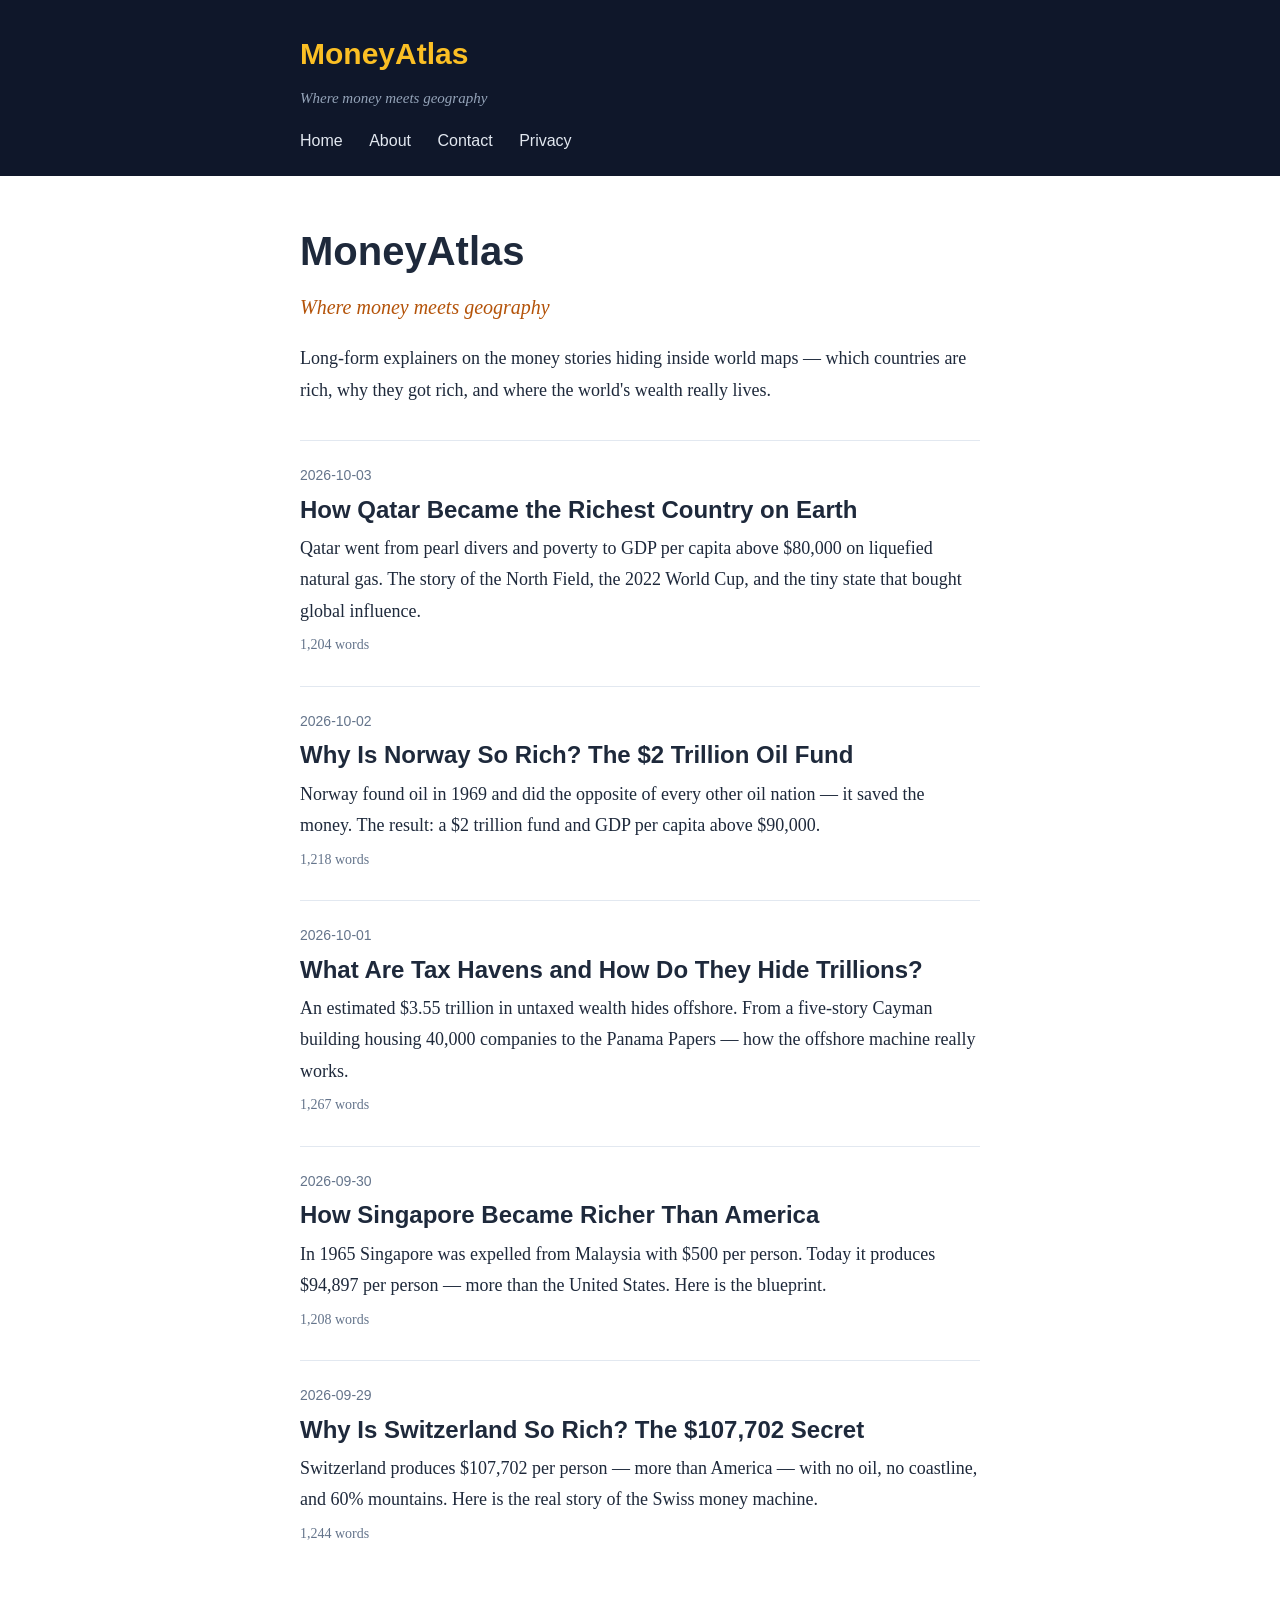
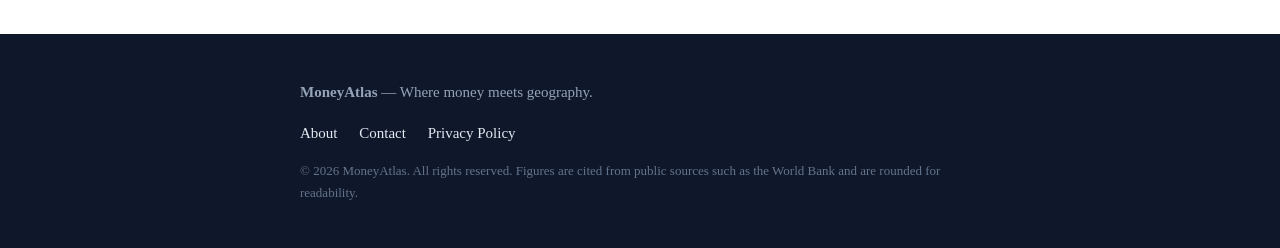
==== index.html @ 871166ca "Add files via upload" ====
<!DOCTYPE html>
<html lang="en">
<head>
<meta charset="utf-8">
<meta name="viewport" content="width=device-width, initial-scale=1">
<title>MoneyAtlas | Where money meets geography</title>
<meta name="description" content="MoneyAtlas: Where money meets geography. Long-form explainers on why some countries are rich — Switzerland, Singapore, Norway, Qatar, tax havens and more.">
<link rel="canonical" href="https://www.moneyatlas.com/">
<meta property="og:type" content="website">
<meta property="og:title" content="MoneyAtlas | Where money meets geography">
<meta property="og:description" content="MoneyAtlas: Where money meets geography. Long-form explainers on why some countries are rich — Switzerland, Singapore, Norway, Qatar, tax havens and more.">
<meta property="og:url" content="https://www.moneyatlas.com/">
<meta property="og:site_name" content="MoneyAtlas">
<link rel="stylesheet" href="/style.css">
</head>
<body>
<header class="site-header">
  <div class="wrap">
    <a class="brand" href="/">MoneyAtlas</a>
    <p class="brand-tag">Where money meets geography</p>
    <nav aria-label="Main navigation">
      <a href="/">Home</a>
      <a href="/about.html">About</a>
      <a href="/contact.html">Contact</a>
      <a href="/privacy.html">Privacy</a>
    </nav>
  </div>
</header>
<main class="wrap">
<section class="hero"><h1>MoneyAtlas</h1><p class="tagline">Where money meets geography</p><p>Long-form explainers on the money stories hiding inside world maps — which countries are rich, why they got rich, and where the world's wealth really lives.</p></section><section class="article-list"><article class="card"><p class="card-date">2026-10-03</p><h2><a href="/articles/how-qatar-became-richest-country.html">How Qatar Became the Richest Country on Earth</a></h2><p>Qatar went from pearl divers and poverty to GDP per capita above $80,000 on liquefied natural gas. The story of the North Field, the 2022 World Cup, and the tiny state that bought global influence.</p><p class="card-meta">1,204 words</p></article><article class="card"><p class="card-date">2026-10-02</p><h2><a href="/articles/why-is-norway-so-rich.html">Why Is Norway So Rich? The $2 Trillion Oil Fund</a></h2><p>Norway found oil in 1969 and did the opposite of every other oil nation — it saved the money. The result: a $2 trillion fund and GDP per capita above $90,000.</p><p class="card-meta">1,218 words</p></article><article class="card"><p class="card-date">2026-10-01</p><h2><a href="/articles/what-are-tax-havens-and-how-do-they-hide-trillions.html">What Are Tax Havens and How Do They Hide Trillions?</a></h2><p>An estimated $3.55 trillion in untaxed wealth hides offshore. From a five-story Cayman building housing 40,000 companies to the Panama Papers — how the offshore machine really works.</p><p class="card-meta">1,267 words</p></article><article class="card"><p class="card-date">2026-09-30</p><h2><a href="/articles/how-singapore-became-richer-than-america.html">How Singapore Became Richer Than America</a></h2><p>In 1965 Singapore was expelled from Malaysia with $500 per person. Today it produces $94,897 per person — more than the United States. Here is the blueprint.</p><p class="card-meta">1,208 words</p></article><article class="card"><p class="card-date">2026-09-29</p><h2><a href="/articles/why-is-switzerland-so-rich.html">Why Is Switzerland So Rich? The $107,702 Secret</a></h2><p>Switzerland produces $107,702 per person — more than America — with no oil, no coastline, and 60% mountains. Here is the real story of the Swiss money machine.</p><p class="card-meta">1,244 words</p></article></section>
</main>
<footer class="site-footer">
  <div class="wrap">
    <p><strong>MoneyAtlas</strong> — Where money meets geography.</p>
    <nav aria-label="Footer navigation">
      <a href="/about.html">About</a>
      <a href="/contact.html">Contact</a>
      <a href="/privacy.html">Privacy Policy</a>
    </nav>
    <p class="fine">© 2026 MoneyAtlas. All rights reserved. Figures are cited from public sources such as the World Bank and are rounded for readability.</p>
  </div>
</footer>
</body>
</html>
---- style.css ----
:root {
  --bg: #0f172a;
  --surface: #ffffff;
  --ink: #1e293b;
  --muted: #64748b;
  --accent: #b45309;
  --accent-soft: #fef3c7;
  --line: #e2e8f0;
}
* { box-sizing: border-box; }
body {
  margin: 0;
  font-family: Georgia, 'Times New Roman', serif;
  color: var(--ink);
  background: var(--surface);
  line-height: 1.75;
  font-size: 18px;
}
.wrap { max-width: 720px; margin: 0 auto; padding: 0 20px; }

/* header */
.site-header {
  background: var(--bg);
  color: #f8fafc;
  padding: 28px 0 20px;
}
.brand {
  color: #fbbf24;
  font-size: 30px;
  font-weight: bold;
  text-decoration: none;
  font-family: -apple-system, 'Segoe UI', Helvetica, Arial, sans-serif;
}
.brand-tag { color: #94a3b8; margin: 4px 0 14px; font-size: 15px; font-style: italic; }
.site-header nav a {
  color: #e2e8f0;
  text-decoration: none;
  margin-right: 22px;
  font-family: -apple-system, 'Segoe UI', Helvetica, Arial, sans-serif;
  font-size: 16px;
}
.site-header nav a:hover { color: #fbbf24; }

/* hero + cards */
.hero { padding: 40px 0 8px; }
.hero h1 {
  font-family: -apple-system, 'Segoe UI', Helvetica, Arial, sans-serif;
  font-size: 40px; margin: 0 0 4px;
}
.hero .tagline { color: var(--accent); font-size: 20px; font-style: italic; margin: 0 0 16px; }
.article-list { padding: 8px 0 40px; }
.card { border-top: 1px solid var(--line); padding: 22px 0; }
.card-date { color: var(--muted); font-size: 14px; margin: 0 0 6px;
  font-family: -apple-system, 'Segoe UI', Helvetica, Arial, sans-serif; }
.card h2 { margin: 0 0 8px; font-size: 24px; line-height: 1.3;
  font-family: -apple-system, 'Segoe UI', Helvetica, Arial, sans-serif; }
.card h2 a { color: var(--ink); text-decoration: none; }
.card h2 a:hover { color: var(--accent); }
.card p { margin: 0 0 6px; }
.card-meta { color: var(--muted); font-size: 14px; }

/* article */
.post { padding: 36px 0 20px; }
.post h1 { font-size: 34px; line-height: 1.25; margin: 0 0 10px;
  font-family: -apple-system, 'Segoe UI', Helvetica, Arial, sans-serif; }
.post-meta { color: var(--muted); font-size: 15px; margin: 0 0 6px; }
.tags { font-size: 14px; color: var(--muted); }
.tags span {
  display: inline-block; background: var(--accent-soft); color: var(--accent);
  border-radius: 12px; padding: 2px 10px; margin: 0 6px 6px 0;
}
.post-body h2 { font-size: 26px; margin: 36px 0 10px;
  font-family: -apple-system, 'Segoe UI', Helvetica, Arial, sans-serif; }
.post-body h3 { font-size: 21px; margin: 28px 0 8px;
  font-family: -apple-system, 'Segoe UI', Helvetica, Arial, sans-serif; }
.post-body p { margin: 0 0 18px; }
.post-body ul, .post-body ol { margin: 0 0 18px; padding-left: 26px; }
.post-body li { margin-bottom: 8px; }
.post-body blockquote {
  border-left: 4px solid #fbbf24; margin: 24px 0; padding: 4px 0 4px 18px;
  color: var(--muted); font-style: italic;
}
.post-body a { color: var(--accent); }
.post-body strong { color: #0f172a; }
.post-footer { border-top: 1px solid var(--line); margin-top: 32px; padding-top: 18px; }

/* affiliate box */
.affiliate-box {
  background: var(--accent-soft);
  border: 1px solid #fcd34d;
  border-radius: 10px;
  padding: 20px 24px;
  margin: 36px 0;
}
.affiliate-box h2 { margin: 0 0 8px; font-size: 21px;
  font-family: -apple-system, 'Segoe UI', Helvetica, Arial, sans-serif; }
.affiliate-box p { font-size: 15px; color: var(--muted); margin: 0 0 10px; }
.affiliate-box ul { margin: 0; padding-left: 20px; }
.affiliate-box li { margin-bottom: 6px; font-size: 16px; }

/* footer */
.site-footer {
  background: var(--bg); color: #94a3b8;
  padding: 30px 0; margin-top: 20px; font-size: 15px;
}
.site-footer nav a { color: #e2e8f0; text-decoration: none; margin-right: 18px; }
.site-footer nav a:hover { color: #fbbf24; }
.site-footer .fine { font-size: 13px; color: #64748b; }

@media (max-width: 560px) {
  body { font-size: 17px; }
  .hero h1 { font-size: 32px; }
  .post h1 { font-size: 28px; }
}
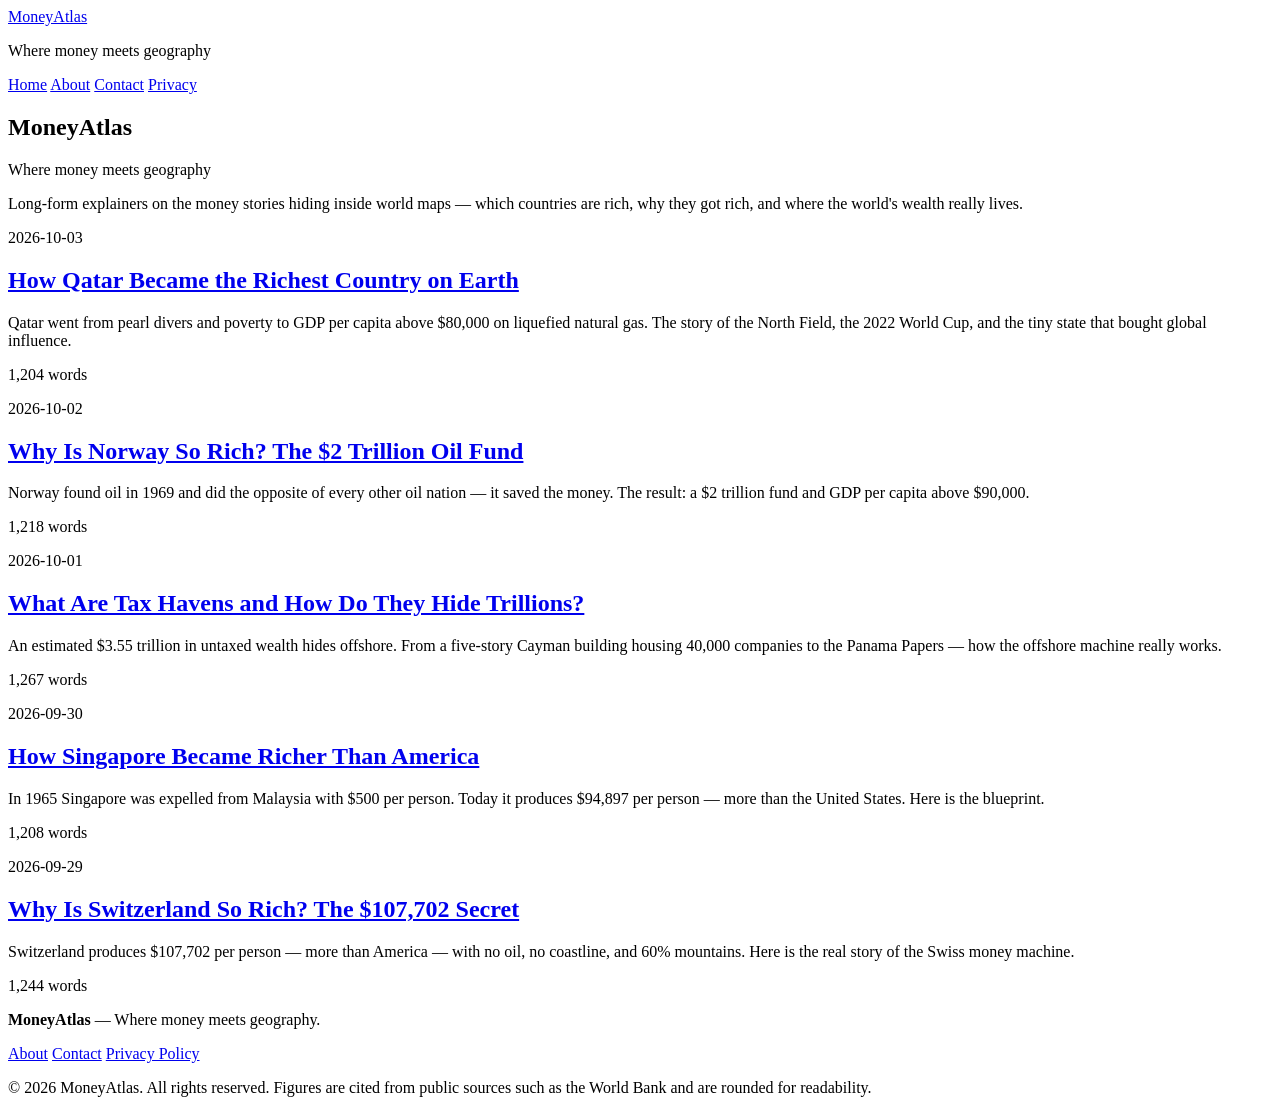
==== commit ff55ce78: "Fix internal links for project subpath" ====
--- a/index.html
+++ b/index.html
@@ -11,31 +11,31 @@
 <meta property="og:description" content="MoneyAtlas: Where money meets geography. Long-form explainers on why some countries are rich — Switzerland, Singapore, Norway, Qatar, tax havens and more.">
 <meta property="og:url" content="https://www.moneyatlas.com/">
 <meta property="og:site_name" content="MoneyAtlas">
-<link rel="stylesheet" href="/style.css">
+<link rel="stylesheet" href="/moneyatlas-blog/style.css">
 </head>
 <body>
 <header class="site-header">
   <div class="wrap">
-    <a class="brand" href="/">MoneyAtlas</a>
+    <a class="brand" href="/moneyatlas-blog/">MoneyAtlas</a>
     <p class="brand-tag">Where money meets geography</p>
     <nav aria-label="Main navigation">
-      <a href="/">Home</a>
-      <a href="/about.html">About</a>
-      <a href="/contact.html">Contact</a>
-      <a href="/privacy.html">Privacy</a>
+      <a href="/moneyatlas-blog/">Home</a>
+      <a href="/moneyatlas-blog/about.html">About</a>
+      <a href="/moneyatlas-blog/contact.html">Contact</a>
+      <a href="/moneyatlas-blog/privacy.html">Privacy</a>
     </nav>
   </div>
 </header>
 <main class="wrap">
-<section class="hero"><h1>MoneyAtlas</h1><p class="tagline">Where money meets geography</p><p>Long-form explainers on the money stories hiding inside world maps — which countries are rich, why they got rich, and where the world's wealth really lives.</p></section><section class="article-list"><article class="card"><p class="card-date">2026-10-03</p><h2><a href="/articles/how-qatar-became-richest-country.html">How Qatar Became the Richest Country on Earth</a></h2><p>Qatar went from pearl divers and poverty to GDP per capita above $80,000 on liquefied natural gas. The story of the North Field, the 2022 World Cup, and the tiny state that bought global influence.</p><p class="card-meta">1,204 words</p></article><article class="card"><p class="card-date">2026-10-02</p><h2><a href="/articles/why-is-norway-so-rich.html">Why Is Norway So Rich? The $2 Trillion Oil Fund</a></h2><p>Norway found oil in 1969 and did the opposite of every other oil nation — it saved the money. The result: a $2 trillion fund and GDP per capita above $90,000.</p><p class="card-meta">1,218 words</p></article><article class="card"><p class="card-date">2026-10-01</p><h2><a href="/articles/what-are-tax-havens-and-how-do-they-hide-trillions.html">What Are Tax Havens and How Do They Hide Trillions?</a></h2><p>An estimated $3.55 trillion in untaxed wealth hides offshore. From a five-story Cayman building housing 40,000 companies to the Panama Papers — how the offshore machine really works.</p><p class="card-meta">1,267 words</p></article><article class="card"><p class="card-date">2026-09-30</p><h2><a href="/articles/how-singapore-became-richer-than-america.html">How Singapore Became Richer Than America</a></h2><p>In 1965 Singapore was expelled from Malaysia with $500 per person. Today it produces $94,897 per person — more than the United States. Here is the blueprint.</p><p class="card-meta">1,208 words</p></article><article class="card"><p class="card-date">2026-09-29</p><h2><a href="/articles/why-is-switzerland-so-rich.html">Why Is Switzerland So Rich? The $107,702 Secret</a></h2><p>Switzerland produces $107,702 per person — more than America — with no oil, no coastline, and 60% mountains. Here is the real story of the Swiss money machine.</p><p class="card-meta">1,244 words</p></article></section>
+<section class="hero"><h1>MoneyAtlas</h1><p class="tagline">Where money meets geography</p><p>Long-form explainers on the money stories hiding inside world maps — which countries are rich, why they got rich, and where the world's wealth really lives.</p></section><section class="article-list"><article class="card"><p class="card-date">2026-10-03</p><h2><a href="/moneyatlas-blog/articles/how-qatar-became-richest-country.html">How Qatar Became the Richest Country on Earth</a></h2><p>Qatar went from pearl divers and poverty to GDP per capita above $80,000 on liquefied natural gas. The story of the North Field, the 2022 World Cup, and the tiny state that bought global influence.</p><p class="card-meta">1,204 words</p></article><article class="card"><p class="card-date">2026-10-02</p><h2><a href="/moneyatlas-blog/articles/why-is-norway-so-rich.html">Why Is Norway So Rich? The $2 Trillion Oil Fund</a></h2><p>Norway found oil in 1969 and did the opposite of every other oil nation — it saved the money. The result: a $2 trillion fund and GDP per capita above $90,000.</p><p class="card-meta">1,218 words</p></article><article class="card"><p class="card-date">2026-10-01</p><h2><a href="/moneyatlas-blog/articles/what-are-tax-havens-and-how-do-they-hide-trillions.html">What Are Tax Havens and How Do They Hide Trillions?</a></h2><p>An estimated $3.55 trillion in untaxed wealth hides offshore. From a five-story Cayman building housing 40,000 companies to the Panama Papers — how the offshore machine really works.</p><p class="card-meta">1,267 words</p></article><article class="card"><p class="card-date">2026-09-30</p><h2><a href="/moneyatlas-blog/articles/how-singapore-became-richer-than-america.html">How Singapore Became Richer Than America</a></h2><p>In 1965 Singapore was expelled from Malaysia with $500 per person. Today it produces $94,897 per person — more than the United States. Here is the blueprint.</p><p class="card-meta">1,208 words</p></article><article class="card"><p class="card-date">2026-09-29</p><h2><a href="/moneyatlas-blog/articles/why-is-switzerland-so-rich.html">Why Is Switzerland So Rich? The $107,702 Secret</a></h2><p>Switzerland produces $107,702 per person — more than America — with no oil, no coastline, and 60% mountains. Here is the real story of the Swiss money machine.</p><p class="card-meta">1,244 words</p></article></section>
 </main>
 <footer class="site-footer">
   <div class="wrap">
     <p><strong>MoneyAtlas</strong> — Where money meets geography.</p>
     <nav aria-label="Footer navigation">
-      <a href="/about.html">About</a>
-      <a href="/contact.html">Contact</a>
-      <a href="/privacy.html">Privacy Policy</a>
+      <a href="/moneyatlas-blog/about.html">About</a>
+      <a href="/moneyatlas-blog/contact.html">Contact</a>
+      <a href="/moneyatlas-blog/privacy.html">Privacy Policy</a>
     </nav>
     <p class="fine">© 2026 MoneyAtlas. All rights reserved. Figures are cited from public sources such as the World Bank and are rounded for readability.</p>
   </div>
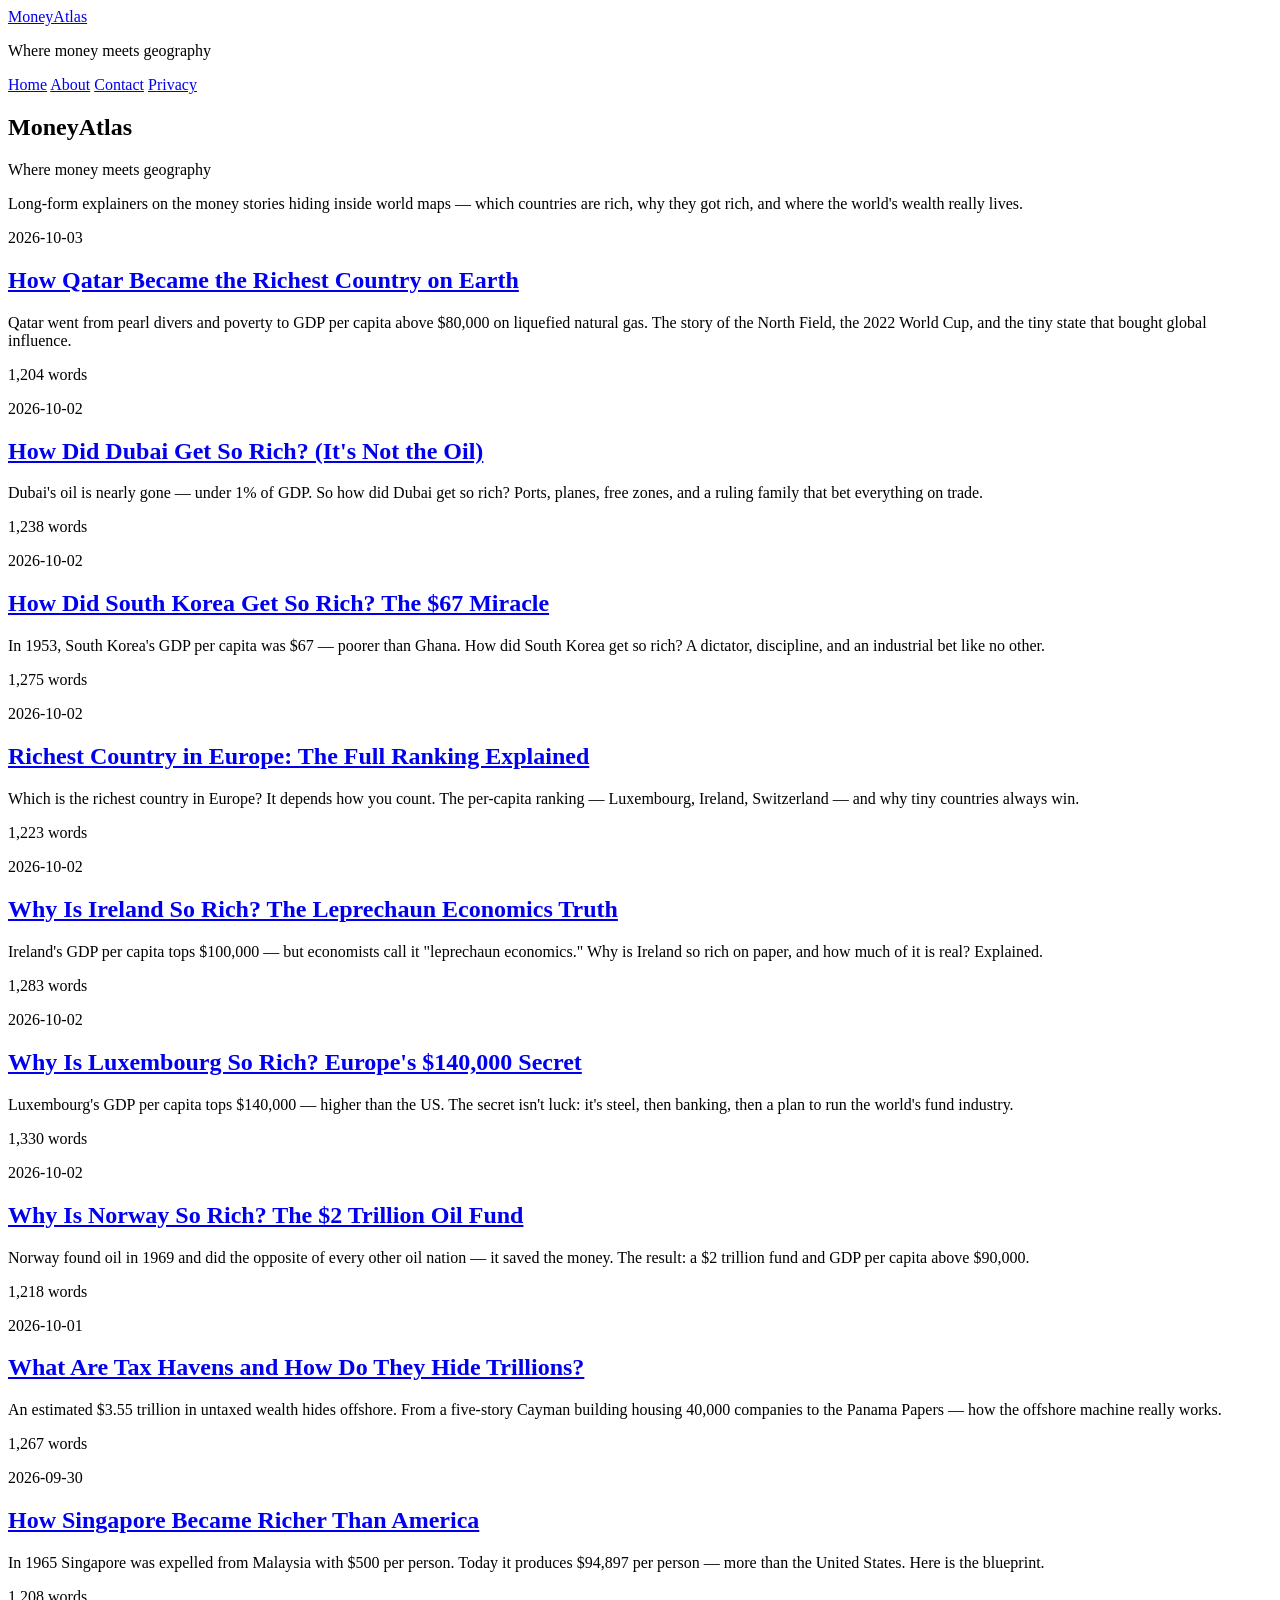
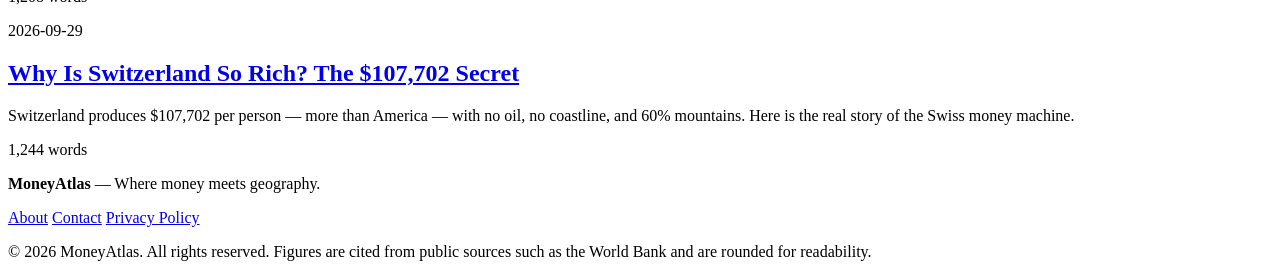
==== commit af7a7083: "Update index.html, sitemap.xml and feed.xml for 10 articles" ====
--- a/index.html
+++ b/index.html
@@ -5,13 +5,23 @@
 <meta name="viewport" content="width=device-width, initial-scale=1">
 <title>MoneyAtlas | Where money meets geography</title>
 <meta name="description" content="MoneyAtlas: Where money meets geography. Long-form explainers on why some countries are rich — Switzerland, Singapore, Norway, Qatar, tax havens and more.">
-<link rel="canonical" href="https://www.moneyatlas.com/">
+<link rel="canonical" href="https://moneyatlas-blog.github.io/moneyatlas-blog/">
 <meta property="og:type" content="website">
 <meta property="og:title" content="MoneyAtlas | Where money meets geography">
 <meta property="og:description" content="MoneyAtlas: Where money meets geography. Long-form explainers on why some countries are rich — Switzerland, Singapore, Norway, Qatar, tax havens and more.">
-<meta property="og:url" content="https://www.moneyatlas.com/">
+<meta property="og:url" content="https://moneyatlas-blog.github.io/moneyatlas-blog/">
 <meta property="og:site_name" content="MoneyAtlas">
 <link rel="stylesheet" href="/moneyatlas-blog/style.css">
+<meta name="google-site-verification" content="O95zMX8FU5DbXRpxvUgKWsvsw0uOcpaztNM_C7K-PJ4" />
+<!-- Google Analytics 4 -->
+<script async src="https://www.googletagmanager.com/gtag/js?id=G-EFQ8NTCTDP"></script>
+<script>
+  window.dataLayer = window.dataLayer || [];
+  function gtag(){dataLayer.push(arguments);}
+  gtag('js', new Date());
+  gtag('config', 'G-EFQ8NTCTDP');
+</script>
+
 </head>
 <body>
 <header class="site-header">
@@ -27,7 +37,7 @@
   </div>
 </header>
 <main class="wrap">
-<section class="hero"><h1>MoneyAtlas</h1><p class="tagline">Where money meets geography</p><p>Long-form explainers on the money stories hiding inside world maps — which countries are rich, why they got rich, and where the world's wealth really lives.</p></section><section class="article-list"><article class="card"><p class="card-date">2026-10-03</p><h2><a href="/moneyatlas-blog/articles/how-qatar-became-richest-country.html">How Qatar Became the Richest Country on Earth</a></h2><p>Qatar went from pearl divers and poverty to GDP per capita above $80,000 on liquefied natural gas. The story of the North Field, the 2022 World Cup, and the tiny state that bought global influence.</p><p class="card-meta">1,204 words</p></article><article class="card"><p class="card-date">2026-10-02</p><h2><a href="/moneyatlas-blog/articles/why-is-norway-so-rich.html">Why Is Norway So Rich? The $2 Trillion Oil Fund</a></h2><p>Norway found oil in 1969 and did the opposite of every other oil nation — it saved the money. The result: a $2 trillion fund and GDP per capita above $90,000.</p><p class="card-meta">1,218 words</p></article><article class="card"><p class="card-date">2026-10-01</p><h2><a href="/moneyatlas-blog/articles/what-are-tax-havens-and-how-do-they-hide-trillions.html">What Are Tax Havens and How Do They Hide Trillions?</a></h2><p>An estimated $3.55 trillion in untaxed wealth hides offshore. From a five-story Cayman building housing 40,000 companies to the Panama Papers — how the offshore machine really works.</p><p class="card-meta">1,267 words</p></article><article class="card"><p class="card-date">2026-09-30</p><h2><a href="/moneyatlas-blog/articles/how-singapore-became-richer-than-america.html">How Singapore Became Richer Than America</a></h2><p>In 1965 Singapore was expelled from Malaysia with $500 per person. Today it produces $94,897 per person — more than the United States. Here is the blueprint.</p><p class="card-meta">1,208 words</p></article><article class="card"><p class="card-date">2026-09-29</p><h2><a href="/moneyatlas-blog/articles/why-is-switzerland-so-rich.html">Why Is Switzerland So Rich? The $107,702 Secret</a></h2><p>Switzerland produces $107,702 per person — more than America — with no oil, no coastline, and 60% mountains. Here is the real story of the Swiss money machine.</p><p class="card-meta">1,244 words</p></article></section>
+<section class="hero"><h1>MoneyAtlas</h1><p class="tagline">Where money meets geography</p><p>Long-form explainers on the money stories hiding inside world maps — which countries are rich, why they got rich, and where the world's wealth really lives.</p></section><section class="article-list"><article class="card"><p class="card-date">2026-10-03</p><h2><a href="/moneyatlas-blog/articles/how-qatar-became-richest-country.html">How Qatar Became the Richest Country on Earth</a></h2><p>Qatar went from pearl divers and poverty to GDP per capita above $80,000 on liquefied natural gas. The story of the North Field, the 2022 World Cup, and the tiny state that bought global influence.</p><p class="card-meta">1,204 words</p></article><article class="card"><p class="card-date">2026-10-02</p><h2><a href="/moneyatlas-blog/articles/how-did-dubai-get-so-rich.html">How Did Dubai Get So Rich? (It&#x27;s Not the Oil)</a></h2><p>Dubai&#x27;s oil is nearly gone — under 1% of GDP. So how did Dubai get so rich? Ports, planes, free zones, and a ruling family that bet everything on trade.</p><p class="card-meta">1,238 words</p></article><article class="card"><p class="card-date">2026-10-02</p><h2><a href="/moneyatlas-blog/articles/how-did-south-korea-get-so-rich.html">How Did South Korea Get So Rich? The $67 Miracle</a></h2><p>In 1953, South Korea&#x27;s GDP per capita was $67 — poorer than Ghana. How did South Korea get so rich? A dictator, discipline, and an industrial bet like no other.</p><p class="card-meta">1,275 words</p></article><article class="card"><p class="card-date">2026-10-02</p><h2><a href="/moneyatlas-blog/articles/richest-country-in-europe.html">Richest Country in Europe: The Full Ranking Explained</a></h2><p>Which is the richest country in Europe? It depends how you count. The per-capita ranking — Luxembourg, Ireland, Switzerland — and why tiny countries always win.</p><p class="card-meta">1,223 words</p></article><article class="card"><p class="card-date">2026-10-02</p><h2><a href="/moneyatlas-blog/articles/why-is-ireland-so-rich.html">Why Is Ireland So Rich? The Leprechaun Economics Truth</a></h2><p>Ireland&#x27;s GDP per capita tops $100,000 — but economists call it &quot;leprechaun economics.&quot; Why is Ireland so rich on paper, and how much of it is real? Explained.</p><p class="card-meta">1,283 words</p></article><article class="card"><p class="card-date">2026-10-02</p><h2><a href="/moneyatlas-blog/articles/why-is-luxembourg-so-rich.html">Why Is Luxembourg So Rich? Europe&#x27;s $140,000 Secret</a></h2><p>Luxembourg&#x27;s GDP per capita tops $140,000 — higher than the US. The secret isn&#x27;t luck: it&#x27;s steel, then banking, then a plan to run the world&#x27;s fund industry.</p><p class="card-meta">1,330 words</p></article><article class="card"><p class="card-date">2026-10-02</p><h2><a href="/moneyatlas-blog/articles/why-is-norway-so-rich.html">Why Is Norway So Rich? The $2 Trillion Oil Fund</a></h2><p>Norway found oil in 1969 and did the opposite of every other oil nation — it saved the money. The result: a $2 trillion fund and GDP per capita above $90,000.</p><p class="card-meta">1,218 words</p></article><article class="card"><p class="card-date">2026-10-01</p><h2><a href="/moneyatlas-blog/articles/what-are-tax-havens-and-how-do-they-hide-trillions.html">What Are Tax Havens and How Do They Hide Trillions?</a></h2><p>An estimated $3.55 trillion in untaxed wealth hides offshore. From a five-story Cayman building housing 40,000 companies to the Panama Papers — how the offshore machine really works.</p><p class="card-meta">1,267 words</p></article><article class="card"><p class="card-date">2026-09-30</p><h2><a href="/moneyatlas-blog/articles/how-singapore-became-richer-than-america.html">How Singapore Became Richer Than America</a></h2><p>In 1965 Singapore was expelled from Malaysia with $500 per person. Today it produces $94,897 per person — more than the United States. Here is the blueprint.</p><p class="card-meta">1,208 words</p></article><article class="card"><p class="card-date">2026-09-29</p><h2><a href="/moneyatlas-blog/articles/why-is-switzerland-so-rich.html">Why Is Switzerland So Rich? The $107,702 Secret</a></h2><p>Switzerland produces $107,702 per person — more than America — with no oil, no coastline, and 60% mountains. Here is the real story of the Swiss money machine.</p><p class="card-meta">1,244 words</p></article></section>
 </main>
 <footer class="site-footer">
   <div class="wrap">
